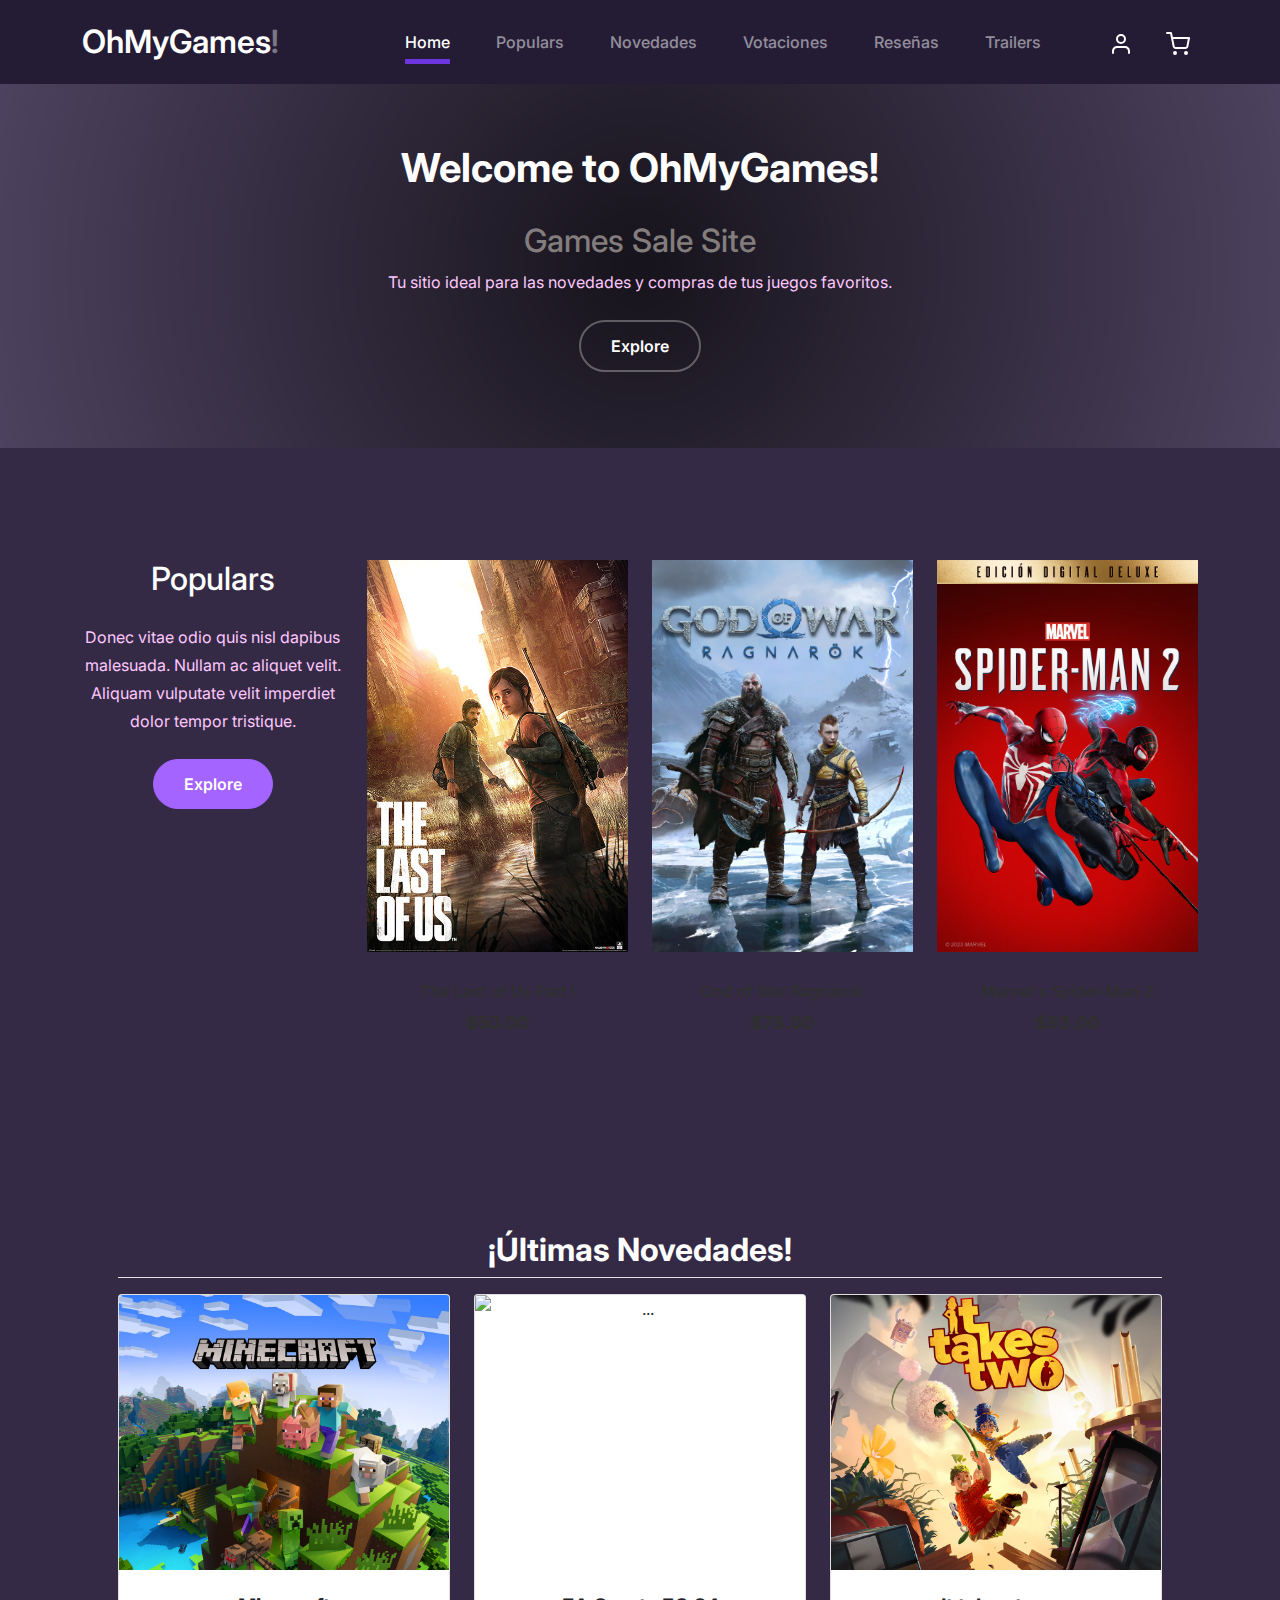
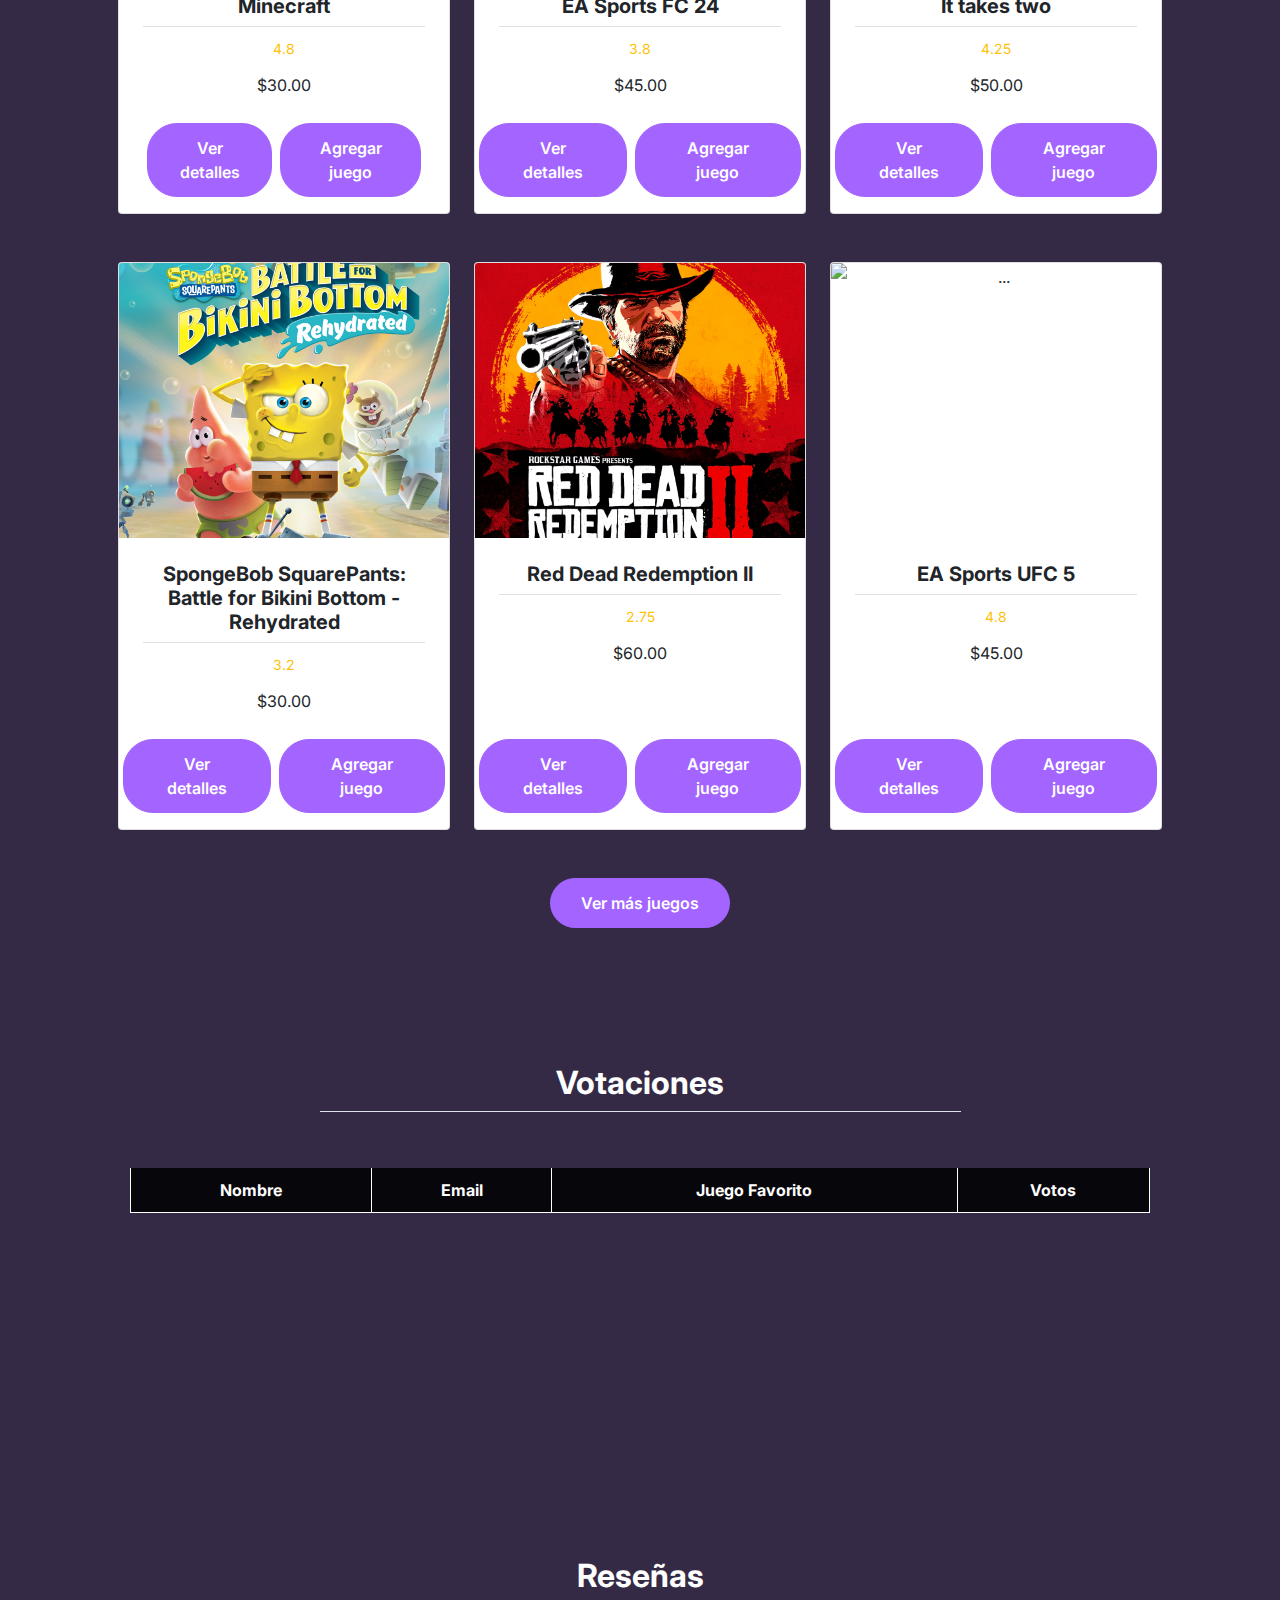
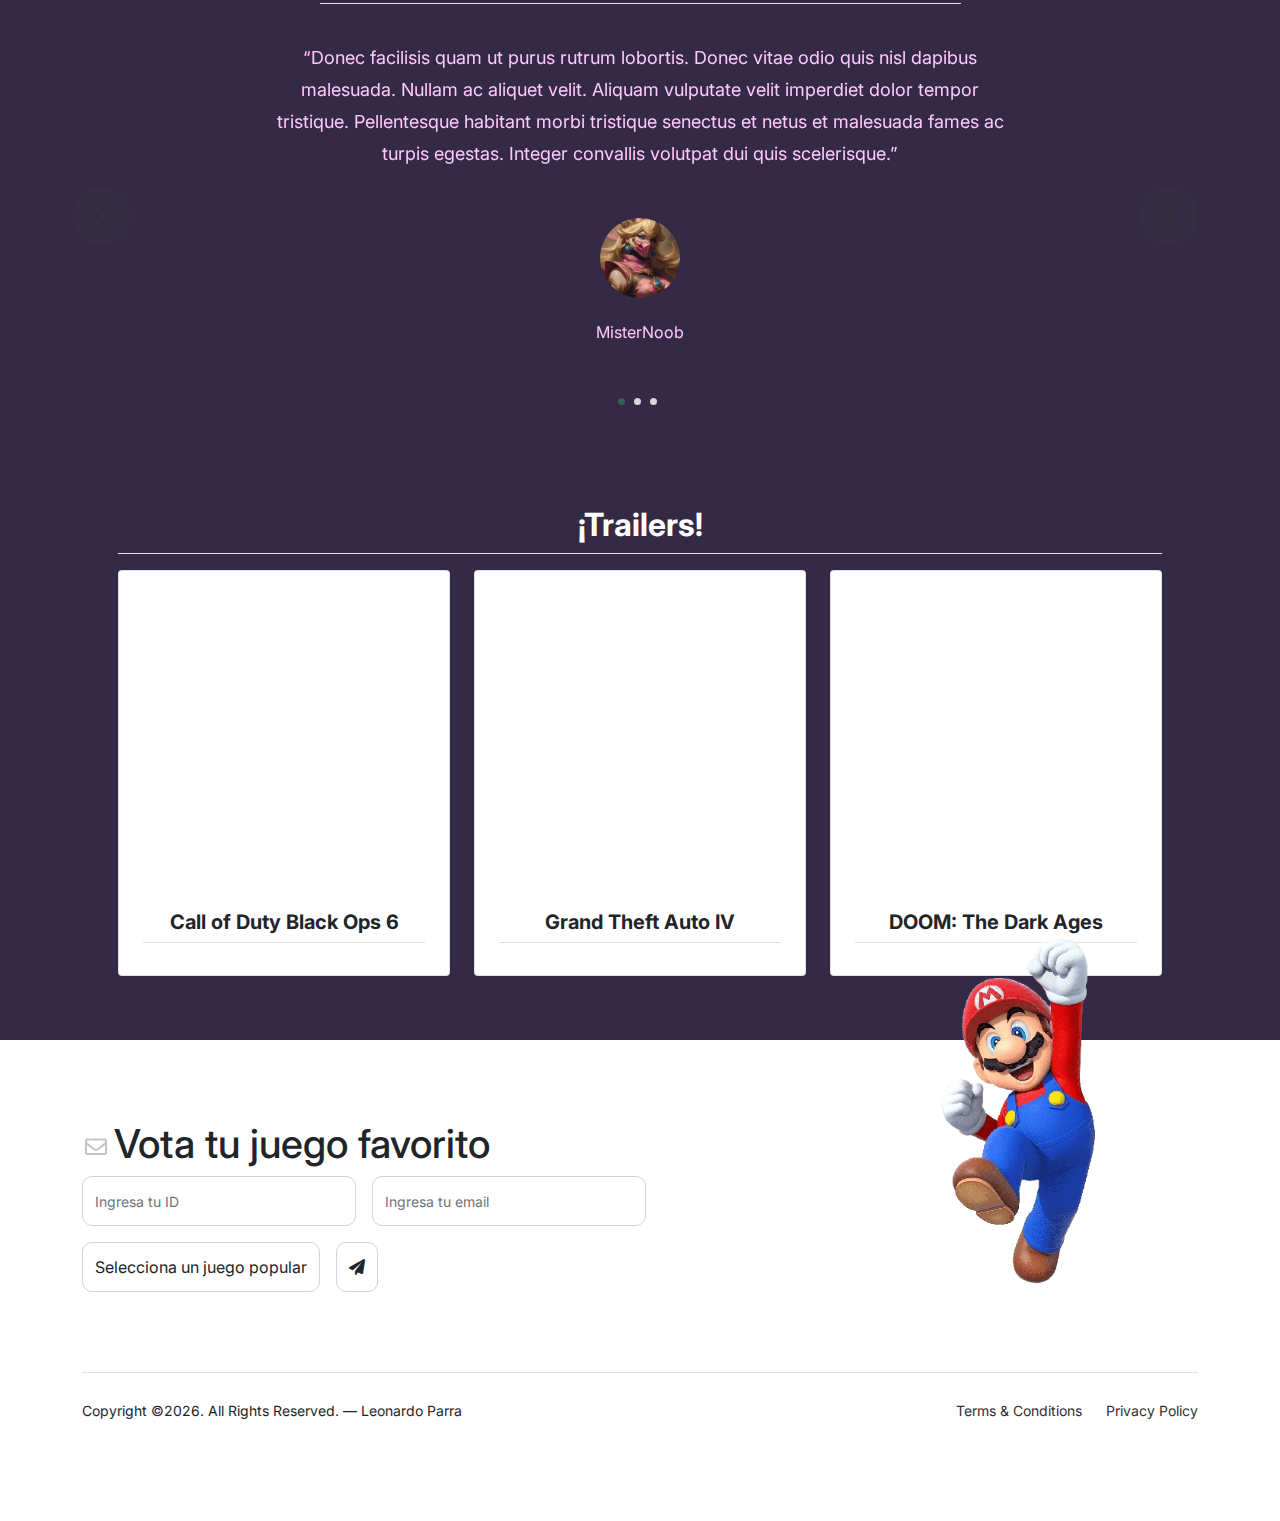
==== index.html @ e7918db2 "final 2" ====
<!-- /*
* Bootstrap 5
* Template Name: Furni
* Template Author: Untree.co
* Template URI: https://untree.co/
* License: https://creativecommons.org/licenses/by/3.0/
*/ -->
<!doctype html>
<html lang="en">
<head>
  <meta charset="utf-8">
  <meta name="viewport" content="width=device-width, initial-scale=1, shrink-to-fit=no">
  <meta name="author" content="Untree.co">
  <link rel="shortcut icon" href="omg-removebg-preview.png">
  
  <meta name="description" content="" />
  <meta name="keywords" content="bootstrap, bootstrap4" />

		<!-- Bootstrap CSS -->
		<link href="css/bootstrap.min.css" rel="stylesheet">
		<link href="https://cdnjs.cloudflare.com/ajax/libs/font-awesome/6.0.0-beta3/css/all.min.css" rel="stylesheet">
		<link href="css/tiny-slider.css" rel="stylesheet">
		<link href="css/style.css" rel="stylesheet">
		
		<title>Furni Free Bootstrap 5 Template for Furniture and Interior Design Websites by Untree.co </title>
	</head>

	<body>

		
		<!-- Start Header/Navigation -->
		<nav class="custom-navbar navbar navbar navbar-expand-md navbar-dark bg-dark" arial-label="Furni navigation bar">

			<div class="container">
				<a class="navbar-brand" href="index.html">OhMyGames<span>!</span></a>

				<button class="navbar-toggler" type="button" data-bs-toggle="collapse" data-bs-target="#navbarsFurni" aria-controls="navbarsFurni" aria-expanded="false" aria-label="Toggle navigation">
					<span class="navbar-toggler-icon"></span>
				</button>

				<div class="collapse navbar-collapse" id="navbarsFurni">
					<ul class="custom-navbar-nav navbar-nav ms-auto mb-2 mb-md-0">
						<li class="nav-item active">
							<a class="nav-link" href="#Home">Home</a>
						</li>
						<li><a class="nav-link" href="#Popular">Populars</a></li>
						<li><a class="nav-link" href="#novedades">Novedades</a></li>
						<li><a class="nav-link" href="#resultados">Votaciones</a></li>
						<li><a class="nav-link" href="#rese">Reseñas</a></li>
						<li><a class="nav-link" href="#Trailers">Trailers</a></li>
						
					</ul>

					<ul class="custom-navbar-cta navbar-nav mb-2 mb-md-0 ms-5">
						<li><a class="nav-link" href="#"><img src="images/user.svg"></a></li>
						<li><a class="nav-link" href="#"><img src="images/cart.svg"></a></li>
					</ul>
				</div>
			</div>
				
		</nav>
		<!-- End Header/Navigation -->

		<!-- Start Hero Section -->
			<div class="hero" id="imgback">
				<div class="container">
					<div class="row justify-content-between">
						
							
								<h1 id="Home">Welcome to OhMyGames!</h1><h2><span clsas="d-block">Games Sale Site</span></h2>
								<p class="mb-4">Tu sitio ideal para las novedades y compras de tus juegos favoritos.</p>
								<p><a href="#" class="btn btn-white-outline">Explore</a></p>
							
						
						
					</div>
				</div>
			</div>
		<!-- End Hero Section -->

		<!-- Start Product Section -->
		<div class="product-section">
			<div class="container">
				<div class="row">

					<!-- Start Column 1 -->
					<div class="col-md-12 col-lg-3 mb-5 mb-lg-0">
						<h2 class="mb-4 section-title" id="Popular">Populars</h2>
						<p class="mb-4">Donec vitae odio quis nisl dapibus malesuada. Nullam ac aliquet velit. Aliquam vulputate velit imperdiet dolor tempor tristique. </p>
						<p><a href="shop.html" class="btn">Explore</a></p>
					</div> 
					<!-- End Column 1 -->

					<!-- Start Column 2 -->
					<div class="col-12 col-md-4 col-lg-3 mb-5 mb-md-0">
						<a class="product-item" href="cart.html">
							<img src="images/tlou.jpeg" class="img-fluid product-thumbnail">
							<h3 class="product-title">The Last of Us Part I</h3>
							<strong class="product-price">$50.00</strong>

							<span class="icon-cross">
								<img src="images/cross.svg" class="img-fluid">
							</span>
						</a>
					</div> 
					<!-- End Column 2 -->

					<!-- Start Column 3 -->
					<div class="col-12 col-md-4 col-lg-3 mb-5 mb-md-0">
						<a class="product-item" href="cart.html">
							<img src="images/gow.webp" class="img-fluid product-thumbnail">
							<h3 class="product-title">God of War Ragnarok</h3>
							<strong class="product-price">$78.00</strong>

							<span class="icon-cross">
								<img src="images/cross.svg" class="img-fluid">
							</span>
						</a>
					</div>
					<!-- End Column 3 -->

					<!-- Start Column 4 -->
					<div class="col-12 col-md-4 col-lg-3 mb-5 mb-md-0">
						<a class="product-item" href="cart.html">
							<img src="images/spiderman.avif" class="img-fluid product-thumbnail">
							<h3 class="product-title">Marvel's Spider-Man 2</h3>
							<strong class="product-price">$93.00</strong>

							<span class="icon-cross">
								<img src="images/cross.svg" class="img-fluid">
							</span>
						</a>
					</div>
					<!-- End Column 4 -->

				</div>
			</div>
		</div>
		<!-- End Product Section -->

		<!-- Start Why Choose Us Section -->
		<section class="" id="novedades">
            <div class="container px-4 px-lg-5 mt-4 border-x border-gradient-x-lime">
                <div>
                    <h2 class="text-white fw-bolder border-bottom border-gradient-y py-2 text-center">¡Últimas Novedades!</h2>
                </div>
                <div class="row gx-4 gx-lg-4 row-cols-1 row-cols-sm-2 row-cols-md-3 row-cols-xl-3 justify-content-center my-3">
                    <!-- Carta: SPIDERMAN 2-->
                    <div class="col mb-5">
                        <div class="card h-100">
                            <!-- Popular-->
                         
                            <!-- Product image-->
                            <img class="card-img-top" src="images/maincra.webp" alt="..." />
                            <!-- Product details-->
                            <div class="card-body p-4">
                                <div class="text-center">
                                    <!-- Product name-->
                                    <h5 class="fw-bolder border-bottom border-gradient-y-dark-blue pb-2">Minecraft</h5>
                                    <!-- Product reviews-->
                                    <div class="d-flex justify-content-center small text-warning mb-2">
                                        <div class="bi-star-fill"></div>
                                        <div class="bi-star-fill"></div>
                                        <div class="bi-star-fill"></div>
                                        <div class="bi-star-fill"></div>
                                        <div class="bi-star-fill"></div>
                                        <span class="mx-1">4.8</span>
                                    </div>
                                    <!-- Product price-->
                                    $30.00
                                </div>
                            </div>
                            <!-- Product actions-->
                            <div class="container d-flex flex-column flex-sm-row justify-content-center">
                                <div class="card-footer px-1 py-3 pt-0 border-top-0 bg-transparent">
                                    <div class="text-center"><a class="btn btn-outline-dark btn-md" href="#">Ver detalles</a></div>
                                </div>
                                <div class="card-footer px-1 py-3 pt-0 border-top-0 bg-transparent">
                                    <div class="text-center"><a class="btn btn-dark-blue btn-outline-primary btn-md" href="#">Agregar juego</a></div>
                                </div>
                            </div>
                        </div>
                    </div>
                    <!-- Carta: EA SPORTS FC 24-->
                    <div class="col mb-5">
                        <div class="card h-100">
                            <!-- Sale badge-->
                           
                            <!-- Product image-->
                            <img class="card-img-top" src="https://image.api.playstation.com/vulcan/ap/rnd/202307/0710/02c58aabf3579a5b5d9ff4ae72775e46c5d0e23d2bb1c020.png" alt="..." />
                            <!-- Product details-->
                            <div class="card-body p-4">
                                <div class="text-center">
                                    <!-- Product name-->
                                    <h5 class="fw-bolder border-bottom border-gradient-y-dark-blue pb-2">EA Sports FC 24</h5>
                                    <!-- Product reviews-->
                                    <div class="d-flex justify-content-center small text-warning mb-2">
                                        <div class="bi-star-fill"></div>
                                        <div class="bi-star-fill"></div>
                                        <div class="bi-star-fill"></div>
                                        <div class="bi-star-fill"></div>
                                        <div class="bi-star"></div>
                                        <span class="mx-1">3.8</span>
                                    </div>
                                    <!-- Product price-->
                                    $45.00
                                </div>
                            </div>
                            <!-- Product actions-->
                            <div class="d-flex flex-column flex-sm-row justify-content-center">
                                <div class="card-footer px-1 py-3 pt-0 border-top-0 bg-transparent">
                                    <div class="text-center"><a class="btn btn-outline-dark btn-md" href="#">Ver detalles</a></div>
                                </div>
                                <div class="card-footer px-1 py-3 pt-0 border-top-0 bg-transparent">
                                    <div class="text-center"><a class="btn btn-dark-blue btn-outline-primary btn-md" href="#">Agregar juego</a></div>
                                </div>
                            </div>
                        </div>
                    </div>
                    <!-- Carta: CITIES SKYLINES 2-->
                    <div class="col mb-5">
                        <div class="card h-100">
                            <!-- Sale badge-->
                         
                            <!-- Product image-->
                            <img class="card-img-top" src="images/ittake.webp" alt="..." />
                            <!-- Product details-->
                            <div class="card-body p-4">
                                <div class="text-center">
                                    <!-- Product name-->
                                    <h5 class="fw-bolder border-bottom border-gradient-y-dark-blue pb-2">It takes two</h5>
                                    <!-- Product reviews-->
                                    <div class="d-flex justify-content-center small text-warning mb-2">
                                        <div class="bi-star-fill"></div>
                                        <div class="bi-star-fill"></div>
                                        <div class="bi-star-fill"></div>
                                        <div class="bi-star-fill"></div>
                                        <div class="bi-star"></div>
                                        <span class="mx-1">4.25</span>
                                    </div>
                                    <!-- Product price-->
                                    $50.00
                                </div>
                            </div>
                            <!-- Product actions-->
                            <div class="d-flex flex-column flex-sm-row justify-content-center">
                                <div class="card-footer px-1 py-3 pt-0 border-top-0 bg-transparent">
                                    <div class="text-center"><a class="btn btn-outline-dark btn-md" href="#">Ver detalles</a></div>
                                </div>
                                <div class="card-footer px-1 py-3 pt-0 border-top-0 bg-transparent">
                                    <div class="text-center"><a class="btn btn-dark-blue btn-outline-primary btn-md" href="#">Agregar juego</a></div>
                                </div>
                            </div>
                        </div>
                    </div>
                    <!-- Carta: JUST DANCE 2024-->
                    <div class="col mb-5">
                        <div class="card h-100">
                            <!-- Sale badge-->
                           
                            <!-- Product image-->
                            <img class="card-img-top" src="images/spongebob.jpeg" alt="..." />
                            <!-- Product details-->
                            <div class="card-body p-4">
                                <div class="text-center">
                                    <!-- Product name-->
                                    <h5 class="fw-bolder border-bottom border-gradient-y-dark-blue pb-2">SpongeBob SquarePants: Battle for Bikini Bottom - Rehydrated</h5>
                                    <!-- Product reviews-->
                                    <div class="d-flex justify-content-center small text-warning mb-2">
                                        <div class="bi-star-fill"></div>
                                        <div class="bi-star-fill"></div>
                                        <div class="bi-star-fill"></div>
                                        <div class="bi-star"></div>
                                        <div class="bi-star"></div>
                                        <span class="mx-1">3.2</span>
                                    </div>
                                    <!-- Product price-->
                                    $30.00
                                </div>
                            </div>
                            <!-- Product actions-->
                            <div class="d-flex flex-column flex-sm-row justify-content-center">
                                <div class="card-footer px-1 py-3 pt-0 border-top-0 bg-transparent">
                                    <div class="text-center"><a class="btn btn-outline-dark btn-md" href="#">Ver detalles</a></div>
                                </div>
                                <div class="card-footer px-1 py-3 pt-0 border-top-0 bg-transparent">
                                    <div class="text-center"><a class="btn btn-dark-blue btn-outline-primary btn-md" href="#">Agregar juego</a></div>
                                </div>
                            </div>
                        </div>
                    </div>
                    <!-- Carta: STARFIELD-->
                    <div class="col mb-5">
                        <div class="card h-100">
                            <!-- Sale badge-->
                            
                            <!-- Product image-->
                            <img class="card-img-top" src="images/redead.avif" alt="..." />
                            <!-- Product details-->
                            <div class="card-body p-4">
                                <div class="text-center">
                                    <!-- Product name-->
                                    <h5 class="fw-bolder border-bottom border-gradient-y-dark-blue pb-2">Red Dead Redemption II</h5>
                                    <!-- Product reviews-->
                                    <div class="d-flex justify-content-center small text-warning mb-2">
                                        <div class="bi-star-fill"></div>
                                        <div class="bi-star-fill"></div>
                                        <div class="bi-star-fill"></div>
                                        <div class="bi-star"></div>
                                        <div class="bi-star"></div>
                                        <span class="mx-1">2.75</span>
                                    </div>
                                    <!-- Product price-->
                                   
                                    $60.00
                                </div>
                            </div>
                            <!-- Product actions-->
                            <div class="d-flex flex-column flex-sm-row justify-content-center">
                                <div class="card-footer px-1 py-3 pt-0 border-top-0 bg-transparent">
                                    <div class="text-center"><a class="btn btn-outline-dark btn-md" href="#">Ver detalles</a></div>
                                </div>
                                <div class="card-footer px-1 py-3 pt-0 border-top-0 bg-transparent">
                                    <div class="text-center"><a class="btn btn-dark-blue btn-outline-primary btn-md" href="#">Agregar juego</a></div>
                                </div>
                            </div>
                        </div>
                    </div>
                    <!-- Carta: EA SPORTS UFC 5-->
                    <div class="col mb-5">
                        <div class="card h-100">
                            <!-- Sale badge-->
                           
                            <!-- Product image-->
                            <img class="card-img-top" src="https://image.api.playstation.com/vulcan/ap/rnd/202309/0618/36ed2eda6185435322623473185b7ec765875be46b9b3a83.jpg" alt="..." />
                            <!-- Product details-->
                            <div class="card-body p-4">
                                <div class="text-center">
                                    <!-- Product name-->
                                    <h5 class="fw-bolder border-bottom border-gradient-y-dark-blue pb-2">EA Sports UFC 5</h5>
                                    <!-- Product reviews-->
                                    <div class="d-flex justify-content-center small text-warning mb-2">
                                        <div class="bi-star-fill"></div>
                                        <div class="bi-star-fill"></div>
                                        <div class="bi-star-fill"></div>
                                        <div class="bi-star-fill"></div>
                                        <div class="bi-star-fill"></div>
                                        <span class="mx-1">4.8</span>
                                    </div>
                                    <!-- Product price-->
                                    
                                    $45.00
                                </div>
                            </div>
                            <!-- Product actions-->
                            <div class="d-flex flex-column flex-sm-row justify-content-center">
                                <div class="card-footer px-1 py-3 pt-0 border-top-0 bg-transparent">
                                    <div class="text-center"><a class="btn btn-outline-dark btn-md" href="#">Ver detalles</a></div>
                                </div>
                                <div class="card-footer px-1 py-3 pt-0 border-top-0 bg-transparent">
                                    <div class="text-center"><a class="btn btn-dark-blue btn-outline-primary btn-md" href="#">Agregar juego</a></div>
                                </div>
                            </div>
                        </div>
                    </div>
                    <div class="text-center"><a class="btn btn-light btn-outline-dark btn-md" href="#">Ver más juegos</a></div>
                </div>
            </div>
        </section>
		<!-- End Why Choose Us Section -->
		<div id="resultados" class="blog-section">
            <div class="container">
                <div class="row">
					<div class="col-lg-7 mx-auto text-center">
						<h2 class="text-white fw-bolder border-bottom border-gradient-y py-2 text-center">Votaciones</h2>
					</div>
				</div>
                    <div class="p-3 p-lg-5 bg-transparent">
                        <table class="table site-block-order-table mb-5">
                            <thead>
                                <tr>
                                    <th>Nombre</th>
                                    <th>Email</th>
                                    <th>Juego Favorito</th>
									<th>Votos</th>
                                </tr>
                            </thead>
                            <tbody id="tablebody">
                                <!-- Filas dinámicas -->
                            </tbody>
                        </table>
                    </div>
            </div>
        </div>
    </div>

		<!-- Start Testimonial Slider -->
		<div class="testimonial-section">
			<div class="container">
				<div class="row">
					<div class="col-lg-7 mx-auto text-center">
						<h2 class="text-white fw-bolder border-bottom border-gradient-y py-2 text-center" id="rese">Reseñas</h2>
					</div>
				</div>

				<div class="row justify-content-center">
					<div class="col-lg-12">
						<div class="testimonial-slider-wrap text-center">

							<div id="testimonial-nav">
								<span class="prev" data-controls="prev"><span class="fa fa-chevron-left"></span></span>
								<span class="next" data-controls="next"><span class="fa fa-chevron-right"></span></span>
							</div>

							<div class="testimonial-slider">
								
								<div class="item">
									<div class="row justify-content-center">
										<div class="col-lg-8 mx-auto">

											<div class="testimonial-block text-center">
												<blockquote class="mb-5">
													<p class="par">&ldquo;Donec facilisis quam ut purus rutrum lobortis. Donec vitae odio quis nisl dapibus malesuada. Nullam ac aliquet velit. Aliquam vulputate velit imperdiet dolor tempor tristique. Pellentesque habitant morbi tristique senectus et netus et malesuada fames ac turpis egestas. Integer convallis volutpat dui quis scelerisque.&rdquo;</p>
												</blockquote>

												<div class="author-info">
													<div class="author-pic">
														<img src="images/perfil1.jpeg" alt="MisterNoob" class="img-fluid">
													</div>
													
													<span class="position d-block mb-3">MisterNoob</span>
												</div>
											</div>

										</div>
									</div>
								</div> 
								<!-- END item -->

								<div class="item">
									<div class="row justify-content-center">
										<div class="col-lg-8 mx-auto">

											<div class="testimonial-block text-center">
												<blockquote class="mb-5">
													<p class="par">&ldquo;Donec facilisis quam ut purus rutrum lobortis. Donec vitae odio quis nisl dapibus malesuada. Nullam ac aliquet velit. Aliquam vulputate velit imperdiet dolor tempor tristique. Pellentesque habitant morbi tristique senectus et netus et malesuada fames ac turpis egestas. Integer convallis volutpat dui quis scelerisque.&rdquo;</p>
												</blockquote>

												<div class="author-info">
													<div class="author-pic">
														<img src="images/perfil1.jpeg" alt="EcuaPepo" class="img-fluid">
													</div>
													
													<span class="position d-block mb-3">EcuaPepo</span>
												</div>
											</div>

										</div>
									</div>
								</div> 
								<!-- END item -->

								<div class="item">
									<div class="row justify-content-center">
										<div class="col-lg-8 mx-auto">

											<div class="testimonial-block text-center">
												<blockquote class="mb-5">
													<p class="par">&ldquo;Donec facilisis quam ut purus rutrum lobortis. Donec vitae odio quis nisl dapibus malesuada. Nullam ac aliquet velit. Aliquam vulputate velit imperdiet dolor tempor tristique. Pellentesque habitant morbi tristique senectus et netus et malesuada fames ac turpis egestas. Integer convallis volutpat dui quis scelerisque.&rdquo;</p>
												</blockquote>

												<div class="author-info">
													<div class="author-pic">
														<img src="images/perfil1.jpeg" alt="Destructor" class="img-fluid">
													</div>
												
													<span class="position d-block mb-3">Destructor</span>
												</div>
											</div>

										</div>
									</div>
								</div> 
								<!-- END item -->

							</div>

						</div>
					</div>
				</div>
			</div>
		</div>
		<!-- End Testimonial Slider -->

		<!-- Start Blog Section -->
		<section class="" id="Trailers">
            <div class="container px-4 px-lg-5 mt-4 border-x border-gradient-x-lime">
                <div>
                    <h2 class="text-white fw-bolder border-bottom border-gradient-y py-2 text-center">¡Trailers!</h2>
                </div>
                <div class="row gx-4 gx-lg-4 row-cols-1 row-cols-sm-2 row-cols-md-3 row-cols-xl-3 justify-content-center my-3">
                    <!-- Carta: SPIDERMAN 2-->
                    <div class="col mb-5">
                        <div class="card h-100">
                            <!-- Popular-->
                         
                            <!-- Product image-->
                            <iframe class="video" width="560" height="315" src="https://www.youtube.com/embed/oyZY_BiTmd8?si=oecwm5w3XphhrcpU" title="YouTube video player" frameborder="0" allow="accelerometer; autoplay; clipboard-write; encrypted-media; gyroscope; picture-in-picture; web-share" referrerpolicy="strict-origin-when-cross-origin" allowfullscreen></iframe>
                            <!-- Product details-->
                            <div class="card-body p-4">
                                <div class="text-center">
                                    <!-- Product name-->
                                    <h5 class="fw-bolder border-bottom border-gradient-y-dark-blue pb-2">Call of Duty Black Ops 6</h5>
								</div>
                            </div>
						</div>
					</div>
					<div class="col mb-5">
                        <div class="card h-100">
                            <!-- Popular-->
                         
                            <!-- Product image-->
							<iframe class="video" width="560" height="315" src="https://www.youtube.com/embed/QdBZY2fkU-0?si=rPs39qQyTsIl93EJ" title="YouTube video player" frameborder="0" allow="accelerometer; autoplay; clipboard-write; encrypted-media; gyroscope; picture-in-picture; web-share" referrerpolicy="strict-origin-when-cross-origin" allowfullscreen></iframe>                            <!-- Product details-->
                            <div class="card-body p-4">
                                <div class="text-center">
                                    <!-- Product name-->
                                    <h5 class="fw-bolder border-bottom border-gradient-y-dark-blue pb-2">Grand Theft Auto IV</h5>
								</div>
                            </div>
						</div>
					</div>

					<div class="col mb-5">
                        <div class="card h-100">
                            <!-- Popular-->
                         
                            <!-- Product image-->
							<iframe class="video" width="560" height="315" src="https://www.youtube.com/embed/4tk8lkmYGWQ?si=dMKa6udS9SfeF5Ge"  title="YouTube video player" frameborder="0" allow="accelerometer; autoplay; clipboard-write; encrypted-media; gyroscope; picture-in-picture; web-share" referrerpolicy="strict-origin-when-cross-origin" allowfullscreen></iframe>                            <!-- Product details-->
                            <div class="card-body p-4">
                                <div class="text-center">
                                    <!-- Product name-->
                                    <h5 class="fw-bolder border-bottom border-gradient-y-dark-blue pb-2">DOOM: The Dark Ages</h5>
								</div>
                            </div>
						</div>
					</div>

				</div>
			</div>
		</div>
		<!-- End Blog Section -->	

		<!-- Start Footer Section -->
		<footer class="footer-section">
			<div class="container relative">

				<div class="sofa-img">
					<img src="images/mario-removebg-preview.png" alt="Image" class="img-fluid">
				</div>

				<div class="row">
					<div class="col-lg-8">
						<div class="subscription-form">
							<h1 class="d-flex align-items-center"><span class="me-1"><img src="images/envelope-outline.svg" alt="Image" class="img-fluid"></span><span>Vota tu juego favorito</span></h1>

							<form  class="row g-3" id="contactForm">
								<div class="col-auto">
									<input type="text" class="form-control"  id="nombre" placeholder="Ingresa tu ID">
								</div>
								<div class="col-auto">
									<input type="email" class="form-control" id="email" placeholder="Ingresa tu email">
								</div>
								<div class="col-auto">
									<select class="form-control" id="juego">
										<option value="">Selecciona un juego popular</option>
										<option value="The Last of Us Part I">The Last of Us Part I</option>
										<option value="God of War Ragnarok">God of War Ragnarok</option>
										<option value="Marvel's Spider-Man 2">Marvel's Spider-Man 2</option>
									</select>
								</div>
								<div class="col-auto">
									<button class="form-control" id="button" type="submit">
										<span class="fa fa-paper-plane"></span>
									</button>
								</div>
							</form>

						</div>
					</div>
				</div>









				<div class="border-top copyright">
					<div class="row pt-4">
						<div class="col-lg-6">
							<p class="mb-2 text-center text-lg-start">Copyright &copy;<script>document.write(new Date().getFullYear());</script>. All Rights Reserved. &mdash; Leonardo Parra
						</div>

						<div class="col-lg-6 text-center text-lg-end">
							<ul class="list-unstyled d-inline-flex ms-auto">
								<li class="me-4"><a href="#">Terms &amp; Conditions</a></li>
								<li><a href="#">Privacy Policy</a></li>
							</ul>
						</div>

					</div>
				</div>

			</div>
		<script src="main.js"></script>
		</footer>
		<!-- End Footer Section -->	
		<script src="https://cdnjs.cloudflare.com/ajax/libs/fetch/3.0.0/fetch.min.js"></script>

		<script src="js/bootstrap.bundle.min.js"></script>
		<script src="js/tiny-slider.js"></script>
		<script src="js/custom.js"></script>
	</body>

</html>
---- css/tiny-slider.css ----
.tns-outer{padding:0 !important}.tns-outer [hidden]{display:none !important}.tns-outer [aria-controls],.tns-outer [data-action]{cursor:pointer}.tns-slider{-webkit-transition:all 0s;-moz-transition:all 0s;transition:all 0s}.tns-slider>.tns-item{-webkit-box-sizing:border-box;-moz-box-sizing:border-box;box-sizing:border-box}.tns-horizontal.tns-subpixel{white-space:nowrap}.tns-horizontal.tns-subpixel>.tns-item{display:inline-block;vertical-align:top;white-space:normal}.tns-horizontal.tns-no-subpixel:after{content:'';display:table;clear:both}.tns-horizontal.tns-no-subpixel>.tns-item{float:left}.tns-horizontal.tns-carousel.tns-no-subpixel>.tns-item{margin-right:-100%}.tns-no-calc{position:relative;left:0}.tns-gallery{position:relative;left:0;min-height:1px}.tns-gallery>.tns-item{position:absolute;left:-100%;-webkit-transition:transform 0s, opacity 0s;-moz-transition:transform 0s, opacity 0s;transition:transform 0s, opacity 0s}.tns-gallery>.tns-slide-active{position:relative;left:auto !important}.tns-gallery>.tns-moving{-webkit-transition:all 0.25s;-moz-transition:all 0.25s;transition:all 0.25s}.tns-autowidth{display:inline-block}.tns-lazy-img{-webkit-transition:opacity 0.6s;-moz-transition:opacity 0.6s;transition:opacity 0.6s;opacity:0.6}.tns-lazy-img.tns-complete{opacity:1}.tns-ah{-webkit-transition:height 0s;-moz-transition:height 0s;transition:height 0s}.tns-ovh{overflow:hidden}.tns-visually-hidden{position:absolute;left:-10000em}.tns-transparent{opacity:0;visibility:hidden}.tns-fadeIn{opacity:1;filter:alpha(opacity=100);z-index:0}.tns-normal,.tns-fadeOut{opacity:0;filter:alpha(opacity=0);z-index:-1}.tns-vpfix{white-space:nowrap}.tns-vpfix>div,.tns-vpfix>li{display:inline-block}.tns-t-subp2{margin:0 auto;width:310px;position:relative;height:10px;overflow:hidden}.tns-t-ct{width:2333.3333333%;width:-webkit-calc(100% * 70 / 3);width:-moz-calc(100% * 70 / 3);width:calc(100% * 70 / 3);position:absolute;right:0}.tns-t-ct:after{content:'';display:table;clear:both}.tns-t-ct>div{width:1.4285714%;width:-webkit-calc(100% / 70);width:-moz-calc(100% / 70);width:calc(100% / 70);height:10px;float:left}

/*# sourceMappingURL=sourcemaps/tiny-slider.css.map */
---- css/style.css ----
/*
* Template Name: UntreeStore
* Template Author: Untree.co
* Author URI: https://untree.co/
* License: https://creativecommons.org/licenses/by/3.0/
*/
@import url("https://fonts.googleapis.com/css2?family=Inter:wght@400;500;600;700;800&display=swap");
body {
  overflow-x: hidden;
  position: relative; }

  .mb-4{
    color: #ffc7ff;
  }
body {
  font-family: "Inter", sans-serif;
  font-weight: 400;
  line-height: 28px;
  
  text-align: center;

  background-color: #342a45; }

.video{
  max-width: 100%;
}

a {
  text-decoration: none;
  -webkit-transition: .3s all ease;
  -o-transition: .3s all ease;
  transition: .3s all ease;
  color: #2f2f2f;
  text-decoration: underline; }
  a:hover {
    color: #2f2f2f;
    text-decoration: none; }
  a.more {
    font-weight: 600; }

.custom-navbar {
  background: #241b35 !important;
  padding-top: 20px;
  padding-bottom: 20px; }
  .custom-navbar .navbar-brand {
    font-size: 32px;
    font-weight: 600; }
    .custom-navbar .navbar-brand > span {
      opacity: .4; }
  .custom-navbar .navbar-toggler {
    border-color: transparent; }
    .custom-navbar .navbar-toggler:active, .custom-navbar .navbar-toggler:focus {
      -webkit-box-shadow: none;
      box-shadow: none;
      outline: none; }
  @media (min-width: 992px) {
    .custom-navbar .custom-navbar-nav li {
      margin-left: 15px;
      margin-right: 15px; } }
  .custom-navbar .custom-navbar-nav li a {
    font-weight: 500;
    color: #ffffff !important;
    opacity: .5;
    -webkit-transition: .3s all ease;
    -o-transition: .3s all ease;
    transition: .3s all ease;
    position: relative; }
    @media (min-width: 768px) {
      .custom-navbar .custom-navbar-nav li a:before {
        content: "";
        position: absolute;
        bottom: 0;
        left: 8px;
        right: 8px;
        background: #6c35de;
        height: 5px;
        opacity: 1;
        visibility: visible;
        width: 0;
        -webkit-transition: .15s all ease-out;
        -o-transition: .15s all ease-out;
        transition: .15s all ease-out; } }
    .custom-navbar .custom-navbar-nav li a:hover {
      opacity: 1; }
      .custom-navbar .custom-navbar-nav li a:hover:before {
        width: calc(100% - 16px); }
  .custom-navbar .custom-navbar-nav li.active a {
    opacity: 1; }
    .custom-navbar .custom-navbar-nav li.active a:before {
      width: calc(100% - 16px); }
  .custom-navbar .custom-navbar-cta {
    margin-left: 0 !important;
    -webkit-box-orient: horizontal;
    -webkit-box-direction: normal;
    -ms-flex-direction: row;
    flex-direction: row; }
    @media (min-width: 768px) {
      .custom-navbar .custom-navbar-cta {
        margin-left: 40px !important; } }
    .custom-navbar .custom-navbar-cta li {
      margin-left: 0px;
      margin-right: 0px; }
      .custom-navbar .custom-navbar-cta li:first-child {
        margin-right: 20px; }

#imgback{
  --img: url(https://images-wixmp-ed30a86b8c4ca887773594c2.wixmp.com/f/c83c004e-1370-4756-88e5-4071de797088/dfwtrdo-80c5b3ae-615f-4074-9f0e-c772659e4e79.gif?token=eyJ0eXAiOiJKV1QiLCJhbGciOiJIUzI1NiJ9.[base64].3iKkKrjeG6eQFUmlq4I48HZ51hGyHGd_qHBelGyZuRo);
    --grad01: radial-gradient(circle, rgb(75, 75, 75) 0%, var(--bs-body-bg) 100%);
    background-size: 100%;
    background-image: var(--img), var(--grad01);
    background-size: cover;
    background-blend-mode: multiply;
}
.hero {
  
  background: #4d425f;
  padding: 60px }
  @media (min-width: 768px) {
    .hero {
      padding: 60px; } }
  @media (min-width: 992px) {
    .hero {
      padding: 60px; } }
  .hero .intro-excerpt {
    position: relative;
    z-index: 4; }
    @media (min-width: 992px) {
      .hero .intro-excerpt {
        max-width: 450px; } }
  .hero h1 {
    font-weight: 700;
    color: #ffffff;
    margin-bottom: 30px; }
    @media (min-width: 1400px) {
      .hero h1 {
        font-size: 54px; } }
  .hero h2{
    color: #837d7d;
  }

  .card.h-100 img {
    height: 275px !important;
    object-fit: cover;
    overflow: hidden;
}

  .hero p {
    color: #ffc7ff;
    margin-botom: 30px; }
  .hero .hero-img-wrap {
    position: relative; }
    .hero .hero-img-wrap img {
      position: relative;
      top: 0px;
      right: 0px;
      z-index: 2;
      max-width: 780px;
      left: -20px; }
      @media (min-width: 1448px) {
        .hero .hero-img-wrap img {
          right: 0px;
          left: -100px; } }
      @media (min-width: 992px) {
        .hero .hero-img-wrap img {
          left: 0px;
          top: -80px;
          position: absolute;
          right: -50px; } }
      @media (min-width: 1200px) {
        .hero .hero-img-wrap img {
          left: 0px;
          top: -80px;
          right: -100px;
          width: 530px;
          height: 590px;
          
          } }
    .hero .hero-img-wrap:after {
      content: "";
      position: absolute;
      width: 255px;
      height: 217px;
      background-image: url("../images/dots-light.svg");
      background-size: contain;
      background-repeat: no-repeat;
      right: -100px;
      top: -0px; }
      @media (min-width: 1200px) {
        .hero .hero-img-wrap:after {
          top: -40px; } }

section {
  display: block;
  unicode-bidi: isolate;
}

.btn {
  font-weight: 600;
  padding: 12px 30px;
  border-radius: 30px;
  color: #ffffff;
  background: #a364ff;
  border-color: #a364ff; }
  .btn:hover {
    color: #ffffff;
    background: #6c35de;
    border-color: #6c35de; }
  .btn:active, .btn:focus {
    outline: none !important;
    -webkit-box-shadow: none;
    box-shadow: none; }
  .btn.btn-primary {
    background: #3b5d50;
    border-color: #3b5d50; }
    .btn.btn-primary:hover {
      background: #314d43;
      border-color: #314d43; }
  .btn.btn-secondary {
    color: #2f2f2f;
    background: #a364ff;
    border-color: #a364ff; }
    .btn.btn-secondary:hover {
      background: #6c35de;
      border-color: #6c35de; }
  .btn.btn-white-outline {
    background: transparent;
    border-width: 2px;
    border-color: rgba(255, 255, 255, 0.3); }
    .btn.btn-white-outline:hover {
      border-color: #cb80ff;
      color: #cb80ff; }

.section-title {
  color: white; }

.product-section {
  padding: 7rem 0; }
  .product-section .product-item {
    text-align: center;
    text-decoration: none;
    display: block;
    position: relative;
    padding-bottom: 50px;
    cursor: pointer; }
    .product-section .product-item .product-thumbnail {
      margin-bottom: 30px;
      position: relative;
      top: 0;
      -webkit-transition: .3s all ease;
      -o-transition: .3s all ease;
      transition: .3s all ease; }
    .product-section .product-item h3 {
      font-weight: 600;
      font-size: 16px; }
    .product-section .product-item strong {
      font-weight: 800 !important;
      font-size: 18px !important; }
    .product-section .product-item h3, .product-section .product-item strong {
      color: #2f2f2f;
      text-decoration: none; }
    .product-section .product-item .icon-cross {
      position: absolute;
      width: 35px;
      height: 35px;
      display: inline-block;
      background: #2f2f2f;
      bottom: 15px;
      left: 50%;
      -webkit-transform: translateX(-50%);
      -ms-transform: translateX(-50%);
      transform: translateX(-50%);
      margin-bottom: -17.5px;
      border-radius: 50%;
      opacity: 0;
      visibility: hidden;
      -webkit-transition: .3s all ease;
      -o-transition: .3s all ease;
      transition: .3s all ease; }
      .product-section .product-item .icon-cross img {
        position: absolute;
        left: 50%;
        top: 50%;
        -webkit-transform: translate(-50%, -50%);
        -ms-transform: translate(-50%, -50%);
        transform: translate(-50%, -50%); }
    .product-section .product-item:before {
      bottom: 0;
      left: 0;
      right: 0;
      position: absolute;
      content: "";
      background: #dce5e4;
      height: 0%;
      z-index: -1;
      border-radius: 10px;
      -webkit-transition: .3s all ease;
      -o-transition: .3s all ease;
      transition: .3s all ease; }
    .product-section .product-item:hover .product-thumbnail {
      top: -25px; }
    .product-section .product-item:hover .icon-cross {
      bottom: 0;
      opacity: 1;
      visibility: visible; }
    .product-section .product-item:hover:before {
      height: 70%; }

.why-choose-section {
  padding: 7rem 0; }
  .why-choose-section .img-wrap {
    position: relative; }
    .why-choose-section .img-wrap:before {
      position: absolute;
      content: "";
      width: 255px;
      height: 217px;
      background-image: url("../images/dots-yellow.svg");
      background-repeat: no-repeat;
      background-size: contain;
      -webkit-transform: translate(-40%, -40%);
      -ms-transform: translate(-40%, -40%);
      transform: translate(-40%, -40%);
      z-index: -1; }
    .why-choose-section .img-wrap img {
      border-radius: 20px; }

.feature {
  margin-bottom: 30px; }
  .feature .icon {
    display: inline-block;
    position: relative;
    margin-bottom: 20px; }
    .feature .icon:before {
      content: "";
      width: 33px;
      height: 33px;
      position: absolute;
      background: rgba(59, 93, 80, 0.2);
      border-radius: 50%;
      right: -8px;
      bottom: 0; }
  .feature h3 {
    font-size: 14px;
    color: #2f2f2f; }
  .feature p {
    font-size: 14px;
    line-height: 22px;
    color: #6a6a6a; }

.we-help-section {
  padding: 7rem 0; }
  
  .we-help-section .imgs-grid {
    display: -ms-grid;
    display: grid;
    -ms-grid-columns: (1fr)[27];
    grid-template-columns: repeat(27, 1fr);
    position: relative; }

    .we-help-section .imgs-grid:before {
      position: absolute;
      content: "";
      width: 255px;
      height: 217px;
      background-image: url("../images/dots-green.svg");
      background-size: contain;
      background-repeat: no-repeat;
      -webkit-transform: translate(-40%, -40%);
      -ms-transform: translate(-40%, -40%);
      transform: translate(-40%, -40%);
      z-index: -1; }
    .we-help-section .imgs-grid .grid {
      position: relative; }
      .we-help-section .imgs-grid .grid img {
        border-radius: 20px;
        max-width: 100%; }
      .we-help-section .imgs-grid .grid.grid-1 {
        -ms-grid-column: 1;
        -ms-grid-column-span: 18;
        grid-column: 1 / span 18;
        -ms-grid-row: 1;
        -ms-grid-row-span: 27;
        grid-row: 1 / span 27; }
      .we-help-section .imgs-grid .grid.grid-2 {
        -ms-grid-column: 19;
        -ms-grid-column-span: 27;
        grid-column: 19 / span 27;
        -ms-grid-row: 1;
        -ms-grid-row-span: 5;
        grid-row: 1 / span 5;
        padding-left: 20px; }
      .we-help-section .imgs-grid .grid.grid-3 {
        -ms-grid-column: 14;
        -ms-grid-column-span: 16;
        grid-column: 14 / span 16;
        -ms-grid-row: 6;
        -ms-grid-row-span: 27;
        grid-row: 6 / span 27;
        padding-top: 20px; }

.custom-list {
  width: 100%; }
  .custom-list li {
    display: inline-block;
    width: calc(50% - 20px);
    margin-bottom: 12px;
    line-height: 1.5;
    position: relative;
    padding-left: 20px; }
    .custom-list li:before {
      content: "";
      width: 8px;
      height: 8px;
      border-radius: 50%;
      border: 2px solid #3b5d50;
      position: absolute;
      left: 0;
      top: 8px; }

.popular-product {
  padding: 0 0 7rem 0; }
  .popular-product .product-item-sm h3 {
    font-size: 14px;
    font-weight: 700;
    color: #2f2f2f; }
  .popular-product .product-item-sm a {
    text-decoration: none;
    color: #2f2f2f;
    -webkit-transition: .3s all ease;
    -o-transition: .3s all ease;
    transition: .3s all ease; }
    .popular-product .product-item-sm a:hover {
      color: rgba(47, 47, 47, 0.5); }
  .popular-product .product-item-sm p {
    line-height: 1.4;
    margin-bottom: 10px;
    font-size: 14px; }
  .popular-product .product-item-sm .thumbnail {
    margin-right: 10px;
    -webkit-box-flex: 0;
    -ms-flex: 0 0 120px;
    flex: 0 0 120px;
    position: relative; }
    .popular-product .product-item-sm .thumbnail:before {
      content: "";
      position: absolute;
      border-radius: 20px;
      background: #dce5e4;
      width: 98px;
      height: 98px;
      top: 50%;
      left: 50%;
      -webkit-transform: translate(-50%, -50%);
      -ms-transform: translate(-50%, -50%);
      transform: translate(-50%, -50%);
      z-index: -1; }

.testimonial-section {
  padding: 3rem 0 7rem 0; }

.testimonial-slider-wrap {
  position: relative; }
  .testimonial-slider-wrap .tns-inner {
    padding-top: 30px; }
  .testimonial-slider-wrap .item .testimonial-block blockquote {
    font-size: 16px; }
    @media (min-width: 768px) {
      .testimonial-slider-wrap .item .testimonial-block blockquote {
        line-height: 32px;
        font-size: 18px; } }
  .testimonial-slider-wrap .item .testimonial-block .author-info .author-pic {
    margin-bottom: 20px; }
    .testimonial-slider-wrap .item .testimonial-block .author-info .author-pic img {
      max-width: 80px;
      border-radius: 50%; }
  .testimonial-slider-wrap .item .testimonial-block .author-info h3 {
    font-size: 14px;
    font-weight: 700;
    color: #2f2f2f;
    margin-bottom: 0; }
  .testimonial-slider-wrap #testimonial-nav {
    position: absolute;
    top: 50%;
    z-index: 99;
    width: 100%;
    display: none; }
    @media (min-width: 768px) {
      .testimonial-slider-wrap #testimonial-nav {
        display: block; } }
    .testimonial-slider-wrap #testimonial-nav > span {
      cursor: pointer;
      position: absolute;
      width: 58px;
      height: 58px;
      line-height: 58px;
      border-radius: 50%;
      background: rgba(59, 93, 80, 0.1);
      color: #2f2f2f;
      -webkit-transition: .3s all ease;
      -o-transition: .3s all ease;
      transition: .3s all ease; }
      .testimonial-slider-wrap #testimonial-nav > span:hover {
        background: #3b5d50;
        color: #ffffff; }
    .testimonial-slider-wrap #testimonial-nav .prev {
      left: -10px; }
    .testimonial-slider-wrap #testimonial-nav .next {
      right: 0; }
  .testimonial-slider-wrap .tns-nav {
    position: absolute;
    bottom: -50px;
    left: 50%;
    -webkit-transform: translateX(-50%);
    -ms-transform: translateX(-50%);
    transform: translateX(-50%); }
    .testimonial-slider-wrap .tns-nav button {
      background: none;
      border: none;
      display: inline-block;
      position: relative;
      width: 0 !important;
      height: 7px !important;
      margin: 2px; }
      .testimonial-slider-wrap .tns-nav button:active, .testimonial-slider-wrap .tns-nav button:focus, .testimonial-slider-wrap .tns-nav button:hover {
        outline: none;
        -webkit-box-shadow: none;
        box-shadow: none;
        background: none; }
      .testimonial-slider-wrap .tns-nav button:before {
        display: block;
        width: 7px;
        height: 7px;
        left: 0;
        top: 0;
        position: absolute;
        content: "";
        border-radius: 50%;
        -webkit-transition: .3s all ease;
        -o-transition: .3s all ease;
        transition: .3s all ease;
        background-color: #d6d6d6; }
      .testimonial-slider-wrap .tns-nav button:hover:before, .testimonial-slider-wrap .tns-nav button.tns-nav-active:before {
        background-color: #3b5d50; }

.before-footer-section {
  padding: 7rem 0 12rem 0 !important; }

.blog-section {
  padding: 7rem 0 12rem 0; }
  .blog-section .post-entry a {
    text-decoration: none; }
  .blog-section .post-entry .post-thumbnail {
    display: block;
    margin-bottom: 20px; }
    .blog-section .post-entry .post-thumbnail img {
      border-radius: 20px;
      -webkit-transition: .3s all ease;
      -o-transition: .3s all ease;
      transition: .3s all ease; }
  .blog-section .post-entry .post-content-entry {
    padding-left: 15px;
    padding-right: 15px; }
    .blog-section .post-entry .post-content-entry h3 {
      font-size: 16px;
      margin-bottom: 0;
      font-weight: 600;
      margin-bottom: 7px; }
    .blog-section .post-entry .post-content-entry .meta {
      font-size: 14px; }
      .blog-section .post-entry .post-content-entry .meta a {
        font-weight: 600; }
  .blog-section .post-entry:hover .post-thumbnail img, .blog-section .post-entry:focus .post-thumbnail img {
    opacity: .7; }

.footer-section {
  padding: 80px 0;
  background: #ffffff; }
  .footer-section .relative {
    position: relative; }
  .footer-section a {
    text-decoration: none;
    color: #2f2f2f;
    -webkit-transition: .3s all ease;
    -o-transition: .3s all ease;
    transition: .3s all ease; }
    .footer-section a:hover {
      color: rgba(47, 47, 47, 0.5); }
  .footer-section .subscription-form {
    margin-bottom: 40px;
    position: relative;
    z-index: 2;
    margin-top: 100px; }
    @media (min-width: 992px) {
      .footer-section .subscription-form {
        margin-top: 0px;
        margin-bottom: 80px; } }
    .footer-section .subscription-form h3 {
      font-size: 18px;
      font-weight: 500;
      color: #3b5d50; }
    .footer-section .subscription-form .form-control {
      height: 50px;
      border-radius: 10px;
      font-family: "Inter", sans-serif; }
      .footer-section .subscription-form .form-control:active, .footer-section .subscription-form .form-control:focus {
        outline: none;
        -webkit-box-shadow: none;
        box-shadow: none;
        border-color: #3b5d50;
        -webkit-box-shadow: 0 1px 4px 0 rgba(0, 0, 0, 0.2);
        box-shadow: 0 1px 4px 0 rgba(0, 0, 0, 0.2); }
      .footer-section .subscription-form .form-control::-webkit-input-placeholder {
        font-size: 14px; }
      .footer-section .subscription-form .form-control::-moz-placeholder {
        font-size: 14px; }
      .footer-section .subscription-form .form-control:-ms-input-placeholder {
        font-size: 14px; }
      .footer-section .subscription-form .form-control:-moz-placeholder {
        font-size: 14px; }
    .footer-section .subscription-form .btn {
      border-radius: 10px !important; }
  .footer-section .sofa-img {
    position: absolute;
    top: -200px;
    z-index: 1;
    right: 0; }
    .footer-section .sofa-img img {
      max-width: 380px; }
  .footer-section .links-wrap {
    margin-top: 0px; }
    @media (min-width: 992px) {
      .footer-section .links-wrap {
        margin-top: 54px; } }
    .footer-section .links-wrap ul li {
      margin-bottom: 10px; }
  .footer-section .footer-logo-wrap .footer-logo {
    font-size: 32px;
    font-weight: 500;
    text-decoration: none;
    color: #3b5d50; }
  .footer-section .custom-social li {
    margin: 2px;
    display: inline-block; }
    .footer-section .custom-social li a {
      width: 40px;
      height: 40px;
      text-align: center;
      line-height: 40px;
      display: inline-block;
      background: #dce5e4;
      color: #3b5d50;
      border-radius: 50%; }
      .footer-section .custom-social li a:hover {
        background: #3b5d50;
        color: #ffffff; }
  .footer-section .border-top {
    border-color: #dce5e4; }
    .footer-section .border-top.copyright {
      font-size: 14px !important; }

.untree_co-section {
  padding: 7rem 0; }

.form-control {
  height: 50px;
  border-radius: 10px;
  font-family: "Inter", sans-serif; }
  .form-control:active, .form-control:focus {
    outline: none;
    -webkit-box-shadow: none;
    box-shadow: none;
    border-color: #3b5d50;
    -webkit-box-shadow: 0 1px 4px 0 rgba(0, 0, 0, 0.2);
    box-shadow: 0 1px 4px 0 rgba(0, 0, 0, 0.2); }
  .form-control::-webkit-input-placeholder {
    font-size: 14px; }
  .form-control::-moz-placeholder {
    font-size: 14px; }
  .form-control:-ms-input-placeholder {
    font-size: 14px; }
  .form-control:-moz-placeholder {
    font-size: 14px; }

.service {
  line-height: 1.5; }
  .service .service-icon {
    border-radius: 10px;
    -webkit-box-flex: 0;
    -ms-flex: 0 0 50px;
    flex: 0 0 50px;
    height: 50px;
    line-height: 50px;
    text-align: center;
    background: #3b5d50;
    margin-right: 20px;
    color: #ffffff; }

textarea {
  height: auto !important; }

.site-blocks-table {
  overflow: auto; }
  .site-blocks-table .product-thumbnail {
    width: 200px; }
  .site-blocks-table .btn {
    padding: 2px 10px; }
  .site-blocks-table thead th {
    padding: 30px;
    text-align: center;
    border-width: 0px !important;
    vertical-align: middle;
    color: rgba(0, 0, 0, 0.8);
    font-size: 18px; }
  .site-blocks-table td {
    padding: 20px;
    text-align: center;
    vertical-align: middle;
    color: rgba(0, 0, 0, 0.8); }
  .site-blocks-table tbody tr:first-child td {
    border-top: 1px solid #3b5d50 !important; }
  .site-blocks-table .btn {
    background: none !important;
    color: #000000;
    border: none;
    height: auto !important; }

.site-block-order-table th {
  border-top: none !important;
  border-bottom-width: 1px !important; }

.site-block-order-table td, .site-block-order-table th {
  color: #000000; }

.couponcode-wrap input {
  border-radius: 10px !important; }

.text-primary {
  color: #3b5d50 !important; }

.thankyou-icon {
  position: relative;
  color: #3b5d50; }
  .thankyou-icon:before {
    position: absolute;
    content: "";
    width: 50px;
    height: 50px;
    border-radius: 50%;
    background: rgba(59, 93, 80, 0.2); }
.me-1 {
      margin-right: .25rem !important;
      max-width: 48px;
      max-height: 68px;
}
.table.site-block-order-table {
  background-color: rgba(0, 0, 0, 0.5); /* Fondo negro con 50% de transparencia */
  color: white; /* Texto blanco */
}

.table.site-block-order-table th, 
.table.site-block-order-table td {
  border: 1px solid white; /* Bordes blancos */
  color: white; /* Texto blanco */
}

.table.site-block-order-table th {
  background-color: rgba(0, 0, 0, 0.7); /* Fondo negro con 70% de transparencia para encabezados */
}

.table.site-block-order-table td {
  background-color: rgba(0, 0, 0, 0.5); /* Fondo negro con 50% de transparencia para celdas */
}

.table.site-block-order-table thead th {
  color: white; /* Texto blanco en encabezados */
}

.table.site-block-order-table tbody td {
  color: white; /* Texto blanco en celdas */
}

.table.site-block-order-table tbody tr:hover {
  background-color: rgba(255, 255, 255, 0.2); /* Fondo blanco con 20% de transparencia al pasar el mouse */
}
.par{
  color:#ffc7ff
}
.mb-3{
  color:#ffc7ff
}
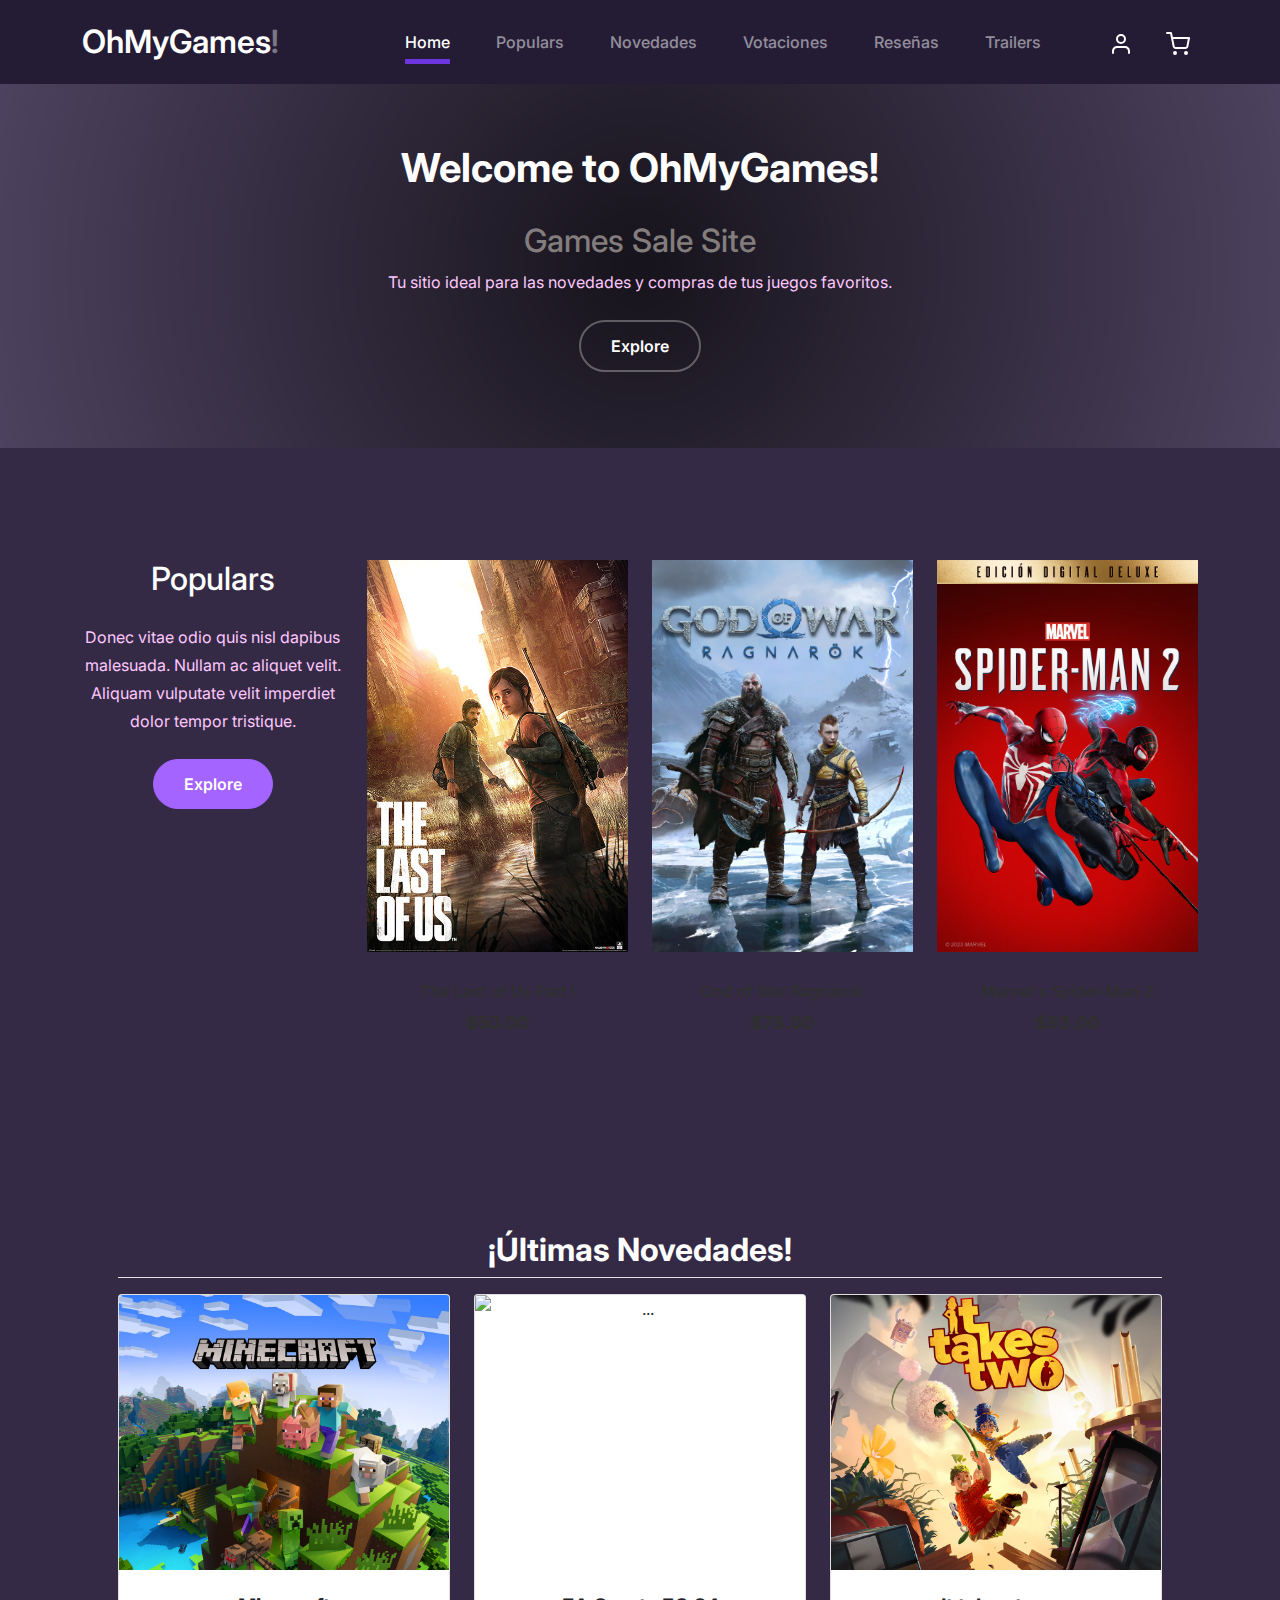
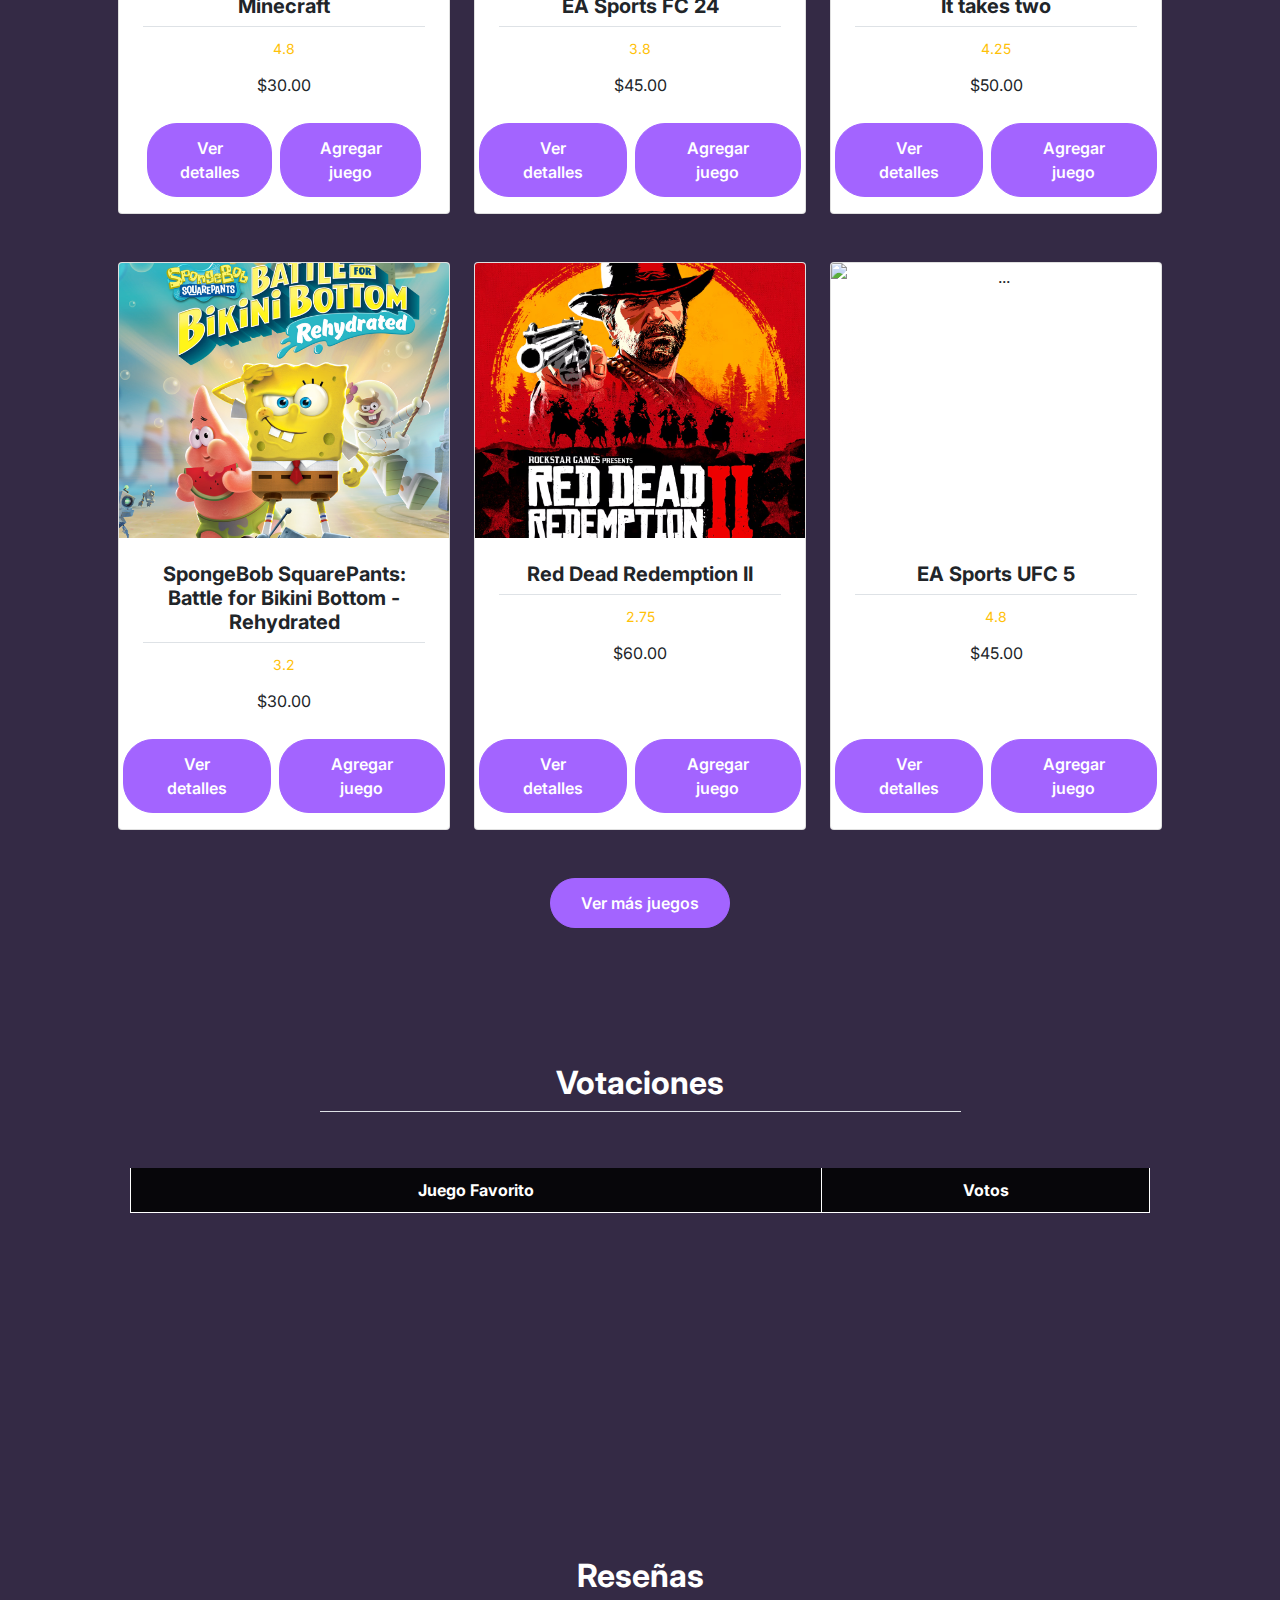
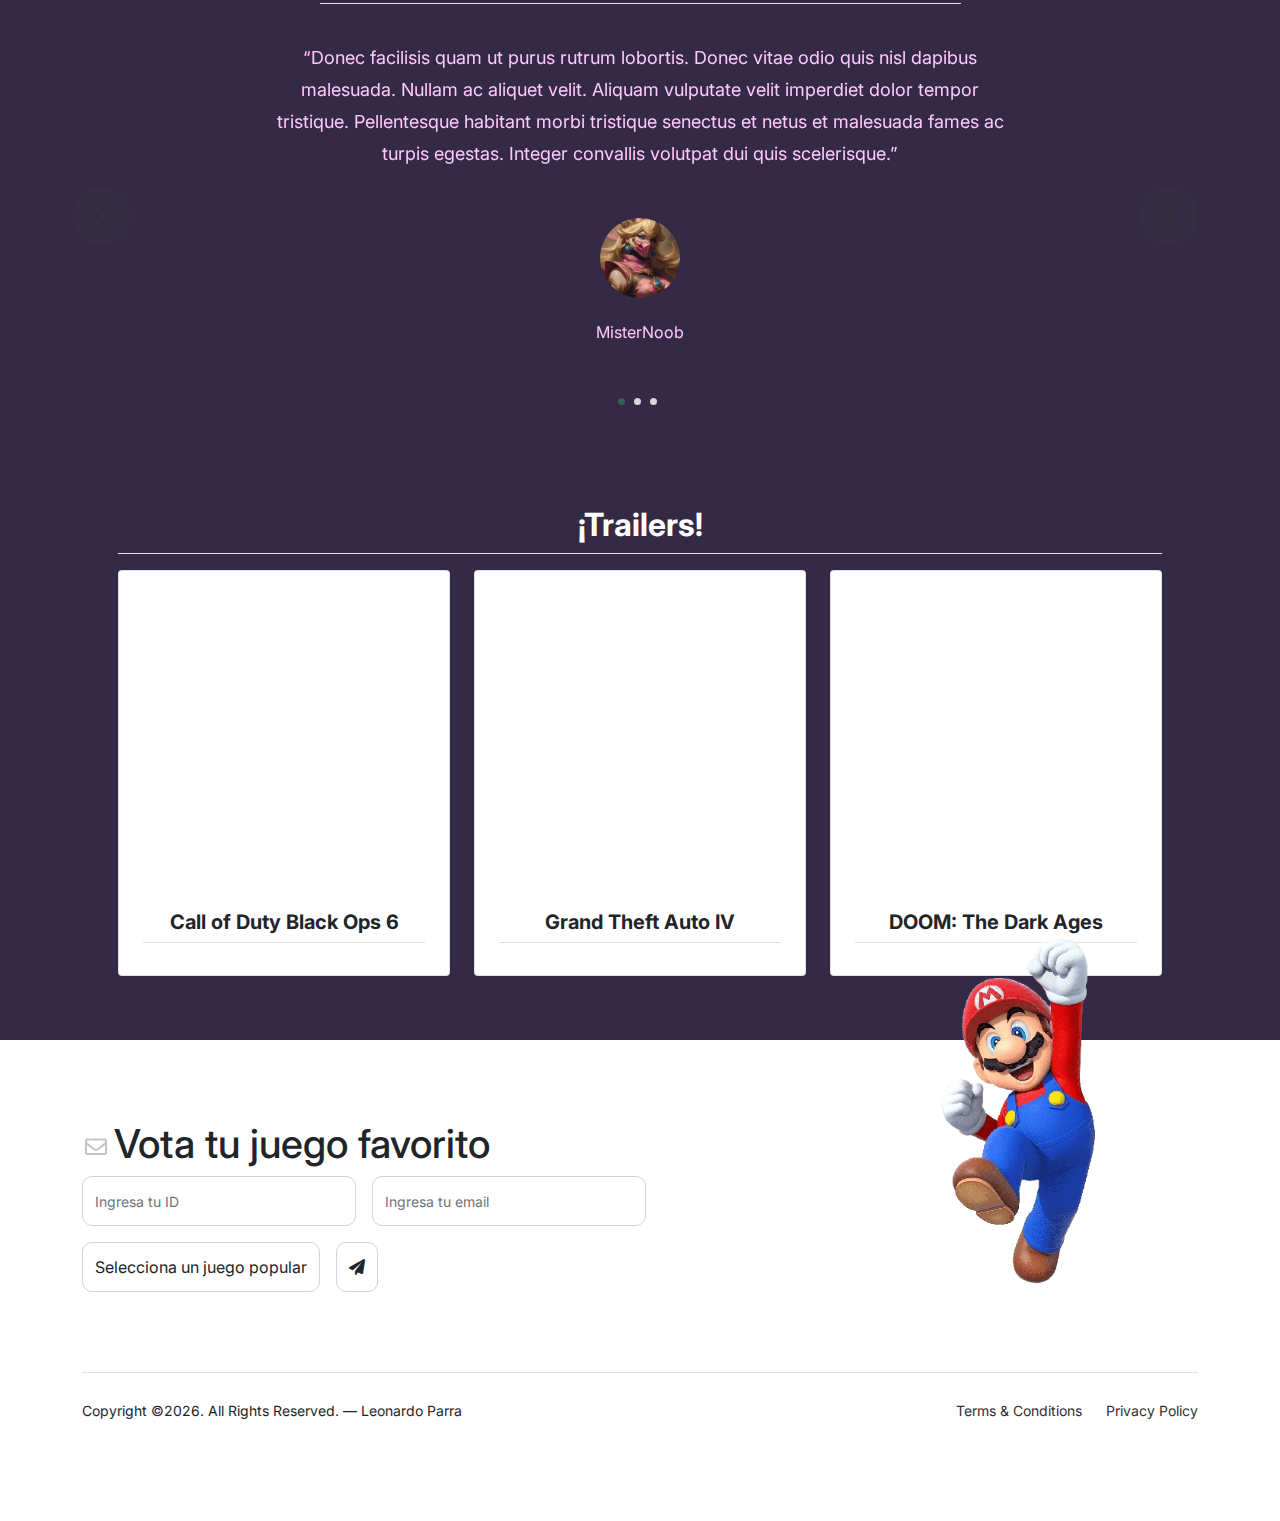
==== commit 6bfee6df: "rapido" ====
--- a/index.html
+++ b/index.html
@@ -379,8 +379,6 @@
                         <table class="table site-block-order-table mb-5">
                             <thead>
                                 <tr>
-                                    <th>Nombre</th>
-                                    <th>Email</th>
                                     <th>Juego Favorito</th>
 									<th>Votos</th>
                                 </tr>
